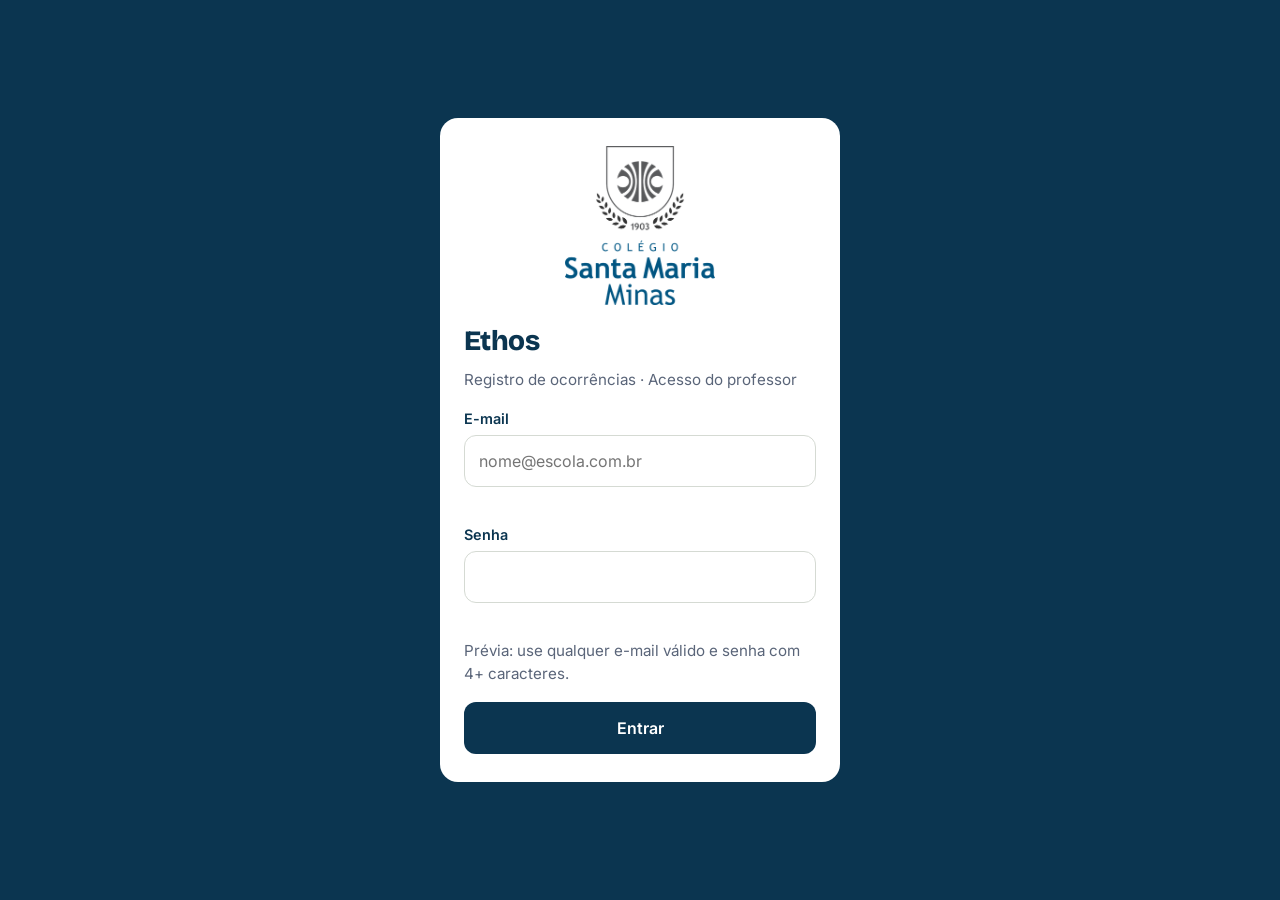
==== index.html @ 5e139825 "feat(professor): implementa frontend do professor (login e registro de ocorrências)" ====
<!DOCTYPE html>
<html lang="pt-BR">
<head>
<meta charset="UTF-8">
<meta name="viewport" content="width=device-width, initial-scale=1">
<title>Ethos · Colégio Santa Maria Minas</title>
<link rel="preconnect" href="https://fonts.googleapis.com">
<link href="https://fonts.googleapis.com/css2?family=Bricolage+Grotesque:wght@500;700;800&family=Inter:wght@400;500;600&display=swap" rel="stylesheet">
<link rel="stylesheet" href="style.css">
</head>
<body>

<!-- LOGIN -->
<main id="tela-login" class="tela">
  <div class="login-card">
    <img class="logo-login" src="assets/logo-santa-maria.png" alt="Colégio Santa Maria Minas">
    <h1>Ethos</h1>
    <p class="sub" style="margin:-.5rem 0 .5rem">Registro de ocorrências · Acesso do professor</p>
    <form id="form-login" novalidate>
      <label for="email">E-mail</label>
      <input id="email" type="email" autocomplete="username" inputmode="email" placeholder="nome@escola.com.br">
      <small class="erro" data-erro="email"></small>

      <label for="senha">Senha</label>
      <input id="senha" type="password" autocomplete="current-password">
      <small class="erro" data-erro="senha"></small>

      <p id="dica" class="sub" style="margin-top:1rem" hidden>Prévia: use qualquer e-mail válido e senha com 4+ caracteres.</p>
      <div id="msg-login" class="msg" role="alert" hidden></div>
      <button class="btn primario" type="submit">Entrar</button>
    </form>
  </div>
</main>

<!-- ÁREA DO PROFESSOR -->
<div id="tela-app" class="tela" hidden>
  <header class="topo">
    <div>
      <img class="logo-topo" src="assets/brasao.png" alt=""><span class="marca">Ethos</span>
      <span id="nome-prof" class="sub"></span>
    </div>
    <button id="btn-sair" class="btn texto" type="button">Sair</button>
  </header>

  <main class="conteudo">
    <!-- Painel inicial -->
    <section id="painel">
      <h1>Olá, <span id="saudacao"></span></h1>
      <p class="sub">Registre uma ocorrência em até 5 passos rápidos.</p>
      <button id="btn-nova" class="btn primario grande" type="button">Nova ocorrência</button>
    </section>

    <!-- Formulário em passos -->
    <section id="wizard" hidden>
      <div class="progresso" aria-hidden="true"><i id="barra"></i></div>
      <p id="passo-info" class="sub" aria-live="polite"></p>

      <form id="form-oc" novalidate>
        <!-- 1: aluno -->
        <fieldset class="passo" data-passo="1">
          <legend>Quem é o aluno?</legend>
          <label for="turma">Turma</label>
          <select id="turma"></select>

          <label for="busca">Buscar aluno</label>
          <input id="busca" type="search" autocomplete="off" placeholder="Digite o nome ou a matrícula">
          <ul id="lista-alunos" class="lista" role="listbox" aria-label="Alunos"></ul>
          <div id="aluno-sel" class="chip" hidden></div>
          <small class="erro" data-erro="aluno"></small>
        </fieldset>

        <!-- 2: tipo -->
        <fieldset class="passo" data-passo="2" hidden>
          <legend>Qual o motivo da ocorrência?</legend>
          <div id="tipos" class="opcoes"></div>
          <small class="erro" data-erro="tipo"></small>
        </fieldset>

        <!-- 3: descrição -->
        <fieldset class="passo" data-passo="3" hidden>
          <legend>O que aconteceu?</legend>
          <label for="descricao" class="sr">Descrição</label>
          <textarea id="descricao" rows="6" maxlength="1000" placeholder="Descreva o fato de forma objetiva: o que, quando e onde."></textarea>
          <div class="contador"><span id="cont">0</span>/1000</div>
          <small class="erro" data-erro="descricao"></small>
          <label for="data">Data da ocorrência</label>
          <input id="data" type="date">
          <small class="erro" data-erro="data"></small>
        </fieldset>

        <!-- 4: medidas -->
        <fieldset class="passo" data-passo="4" hidden>
          <legend>Quais medidas foram tomadas?</legend>
          <div id="medidas" class="opcoes multi"></div>
          <label for="medida-outra">Outra medida (opcional)</label>
          <input id="medida-outra" type="text" maxlength="200">
          <small class="erro" data-erro="medidas"></small>
        </fieldset>

        <!-- 5: revisão -->
        <fieldset class="passo" data-passo="5" hidden>
          <legend>Revise e envie</legend>
          <dl id="resumo" class="resumo"></dl>
        </fieldset>

        <div id="msg-oc" class="msg" role="alert" hidden></div>

        <div class="acoes">
          <button id="btn-voltar" class="btn secundario" type="button">Voltar</button>
          <button id="btn-prox" class="btn primario" type="submit">Continuar</button>
        </div>
      </form>
    </section>

    <!-- Sucesso -->
    <section id="sucesso" hidden>
      <div class="selo" aria-hidden="true">✓</div>
      <h1>Ocorrência registrada</h1>
      <p id="sucesso-txt" class="sub"></p>
      <button id="btn-outra" class="btn primario grande" type="button">Registrar outra</button>
      <button id="btn-inicio" class="btn texto" type="button">Voltar ao início</button>
    </section>
  </main>
</div>

<script src="app.js"></script>
</body>
</html>
---- style.css ----
:root{
  --papel:#F2F4F1; --superficie:#fff; --tinta:#0B3550; --suave:#5A6579;
  --linha:#D5DAD3; --amarelo:#5FB0DE; --amarelo-esc:#C98F00;
  --ok:#1E7B4F; --ok-bg:#E3F3EA; --erro:#B3261E; --erro-bg:#FBE9E7;
  --raio:12px;
}
*{box-sizing:border-box;margin:0}
html{-webkit-text-size-adjust:100%}
body{font:400 16px/1.5 Inter,system-ui,sans-serif;background:var(--papel);color:var(--tinta);min-height:100dvh}
h1,legend,.marca{font-family:"Bricolage Grotesque",Inter,sans-serif}
h1{font-size:1.75rem;font-weight:800;line-height:1.15;letter-spacing:-.02em}
[hidden]{display:none!important}
.sr{position:absolute;width:1px;height:1px;overflow:hidden;clip:rect(0 0 0 0)}
.sub{color:var(--suave);font-size:.95rem}
.marca{font-weight:800;font-size:1.05rem;letter-spacing:-.01em;display:inline-flex;align-items:center;gap:.5rem}
.logo-login{display:block;width:150px;max-width:60%;height:auto;margin:0 auto 1.25rem}
.logo-topo{height:34px;width:auto;margin-right:.6rem;vertical-align:middle}

/* Login */
#tela-login{min-height:100dvh;display:grid;place-items:center;padding:1.25rem;background:var(--tinta)}
.login-card{width:100%;max-width:400px;background:var(--superficie);border-radius:18px;padding:1.75rem 1.5rem}
.login-card .marca{margin-bottom:1.25rem}
.login-card h1{margin-bottom:1.25rem}

/* Topo */
.topo{display:flex;justify-content:space-between;align-items:center;padding:.75rem 1rem;background:var(--superficie);border-bottom:1px solid var(--linha);position:sticky;top:0;z-index:5}
.topo .sub{margin-left:.5rem}
.conteudo{max-width:560px;margin:0 auto;padding:1.25rem 1rem 6rem}
#painel{display:grid;gap:.75rem;padding-top:1.5rem}
#painel .grande{margin-top:1rem}

/* Formulário */
label{display:block;font-weight:600;font-size:.9rem;margin:1rem 0 .35rem}
input,select,textarea{width:100%;font:inherit;color:inherit;background:var(--superficie);border:1.5px solid var(--linha);border-radius:var(--raio);padding:.8rem .9rem;min-height:48px}
textarea{resize:vertical}
input:focus,select:focus,textarea:focus,.btn:focus-visible,.op:focus-within,.item:focus-visible{outline:3px solid var(--amarelo);outline-offset:1px;border-color:var(--tinta)}
.invalido{border-color:var(--erro)!important}
.erro{display:block;color:var(--erro);font-size:.85rem;min-height:1.2em;margin-top:.3rem}
fieldset{border:0;padding:0;min-width:0}
legend{font-size:1.5rem;font-weight:700;letter-spacing:-.015em;margin-bottom:.5rem;padding:0}

.progresso{height:6px;background:var(--linha);border-radius:99px;overflow:hidden;margin-bottom:.6rem}
.progresso i{display:block;height:100%;width:20%;background:var(--amarelo);transition:width .25s}

/* Lista de alunos */
.lista{list-style:none;padding:0;margin-top:.5rem;border:1.5px solid var(--linha);border-radius:var(--raio);background:var(--superficie);max-height:260px;overflow:auto}
.lista:empty{display:none}
.item{padding:.85rem .9rem;min-height:48px;display:flex;justify-content:space-between;gap:.5rem;align-items:center;cursor:pointer;border-bottom:1px solid var(--linha)}
.item:last-child{border:0}
.item:hover,.item[aria-selected=true]{background:#E3F0F8}
.item small{color:var(--suave)}
.vazio{padding:1rem;color:var(--suave);cursor:default}
.chip{margin-top:.75rem;display:flex;justify-content:space-between;align-items:center;background:var(--tinta);color:#fff;border-radius:var(--raio);padding:.7rem .9rem}
.chip button{background:none;border:0;color:var(--amarelo);font:inherit;font-weight:600;cursor:pointer;min-height:44px}

/* Opções grandes */
.opcoes{display:grid;gap:.6rem;margin-top:.75rem}
.op{display:flex;align-items:center;gap:.75rem;padding:.9rem;min-height:56px;border:1.5px solid var(--linha);background:var(--superficie);border-radius:var(--raio);cursor:pointer;font-weight:500}
.op input{width:20px;height:20px;min-height:0;accent-color:var(--tinta);flex:none}
.op:has(input:checked){border-color:var(--tinta);background:#E3F0F8;box-shadow:inset 4px 0 0 var(--amarelo)}
.contador{text-align:right;font-size:.8rem;color:var(--suave);margin-top:.25rem}

/* Resumo */
.resumo{background:var(--superficie);border:1.5px solid var(--linha);border-radius:var(--raio);padding:.25rem 1rem}
.resumo div{padding:.75rem 0;border-bottom:1px solid var(--linha)}
.resumo div:last-child{border:0}
.resumo dt{font-size:.8rem;color:var(--suave)}
.resumo dd{font-weight:500;white-space:pre-wrap;word-break:break-word}

/* Botões */
.btn{font:600 1rem Inter,sans-serif;min-height:52px;padding:0 1.25rem;border-radius:var(--raio);border:2px solid transparent;cursor:pointer;transition:transform .1s}
.btn:active{transform:scale(.98)}
.btn:disabled{opacity:.6;cursor:wait}
.primario{background:var(--tinta);color:#fff;width:100%}
.login-card .primario{margin-top:1rem}
.secundario{background:transparent;border-color:var(--tinta);color:var(--tinta)}
.texto{background:none;color:var(--tinta);min-height:44px;padding:0 .5rem;text-decoration:underline}
.grande{min-height:60px;font-size:1.1rem;background:var(--amarelo);color:var(--tinta)}
.acoes{position:fixed;left:0;right:0;bottom:0;display:grid;grid-template-columns:1fr 2fr;gap:.6rem;padding:.75rem 1rem calc(.75rem + env(safe-area-inset-bottom));background:var(--superficie);border-top:1px solid var(--linha)}
.acoes .primario{width:100%}
@media(min-width:600px){.acoes{position:static;background:none;border:0;padding:1.5rem 0 0}}

/* Mensagens */
.msg{margin-top:1rem;padding:.85rem 1rem;border-radius:var(--raio);font-weight:500;font-size:.95rem}
.msg.erro-msg{background:var(--erro-bg);color:var(--erro)}
.msg.ok-msg{background:var(--ok-bg);color:var(--ok)}
#sucesso{display:grid;gap:.75rem;justify-items:start;padding-top:2rem}
#sucesso .btn{width:100%}
.selo{width:64px;height:64px;border-radius:50%;background:var(--ok);color:#fff;display:grid;place-items:center;font-size:2rem;font-weight:700;animation:pop .35s}
@keyframes pop{from{transform:scale(.4);opacity:0}}
@media(prefers-reduced-motion:reduce){*{animation:none!important;transition:none!important}}
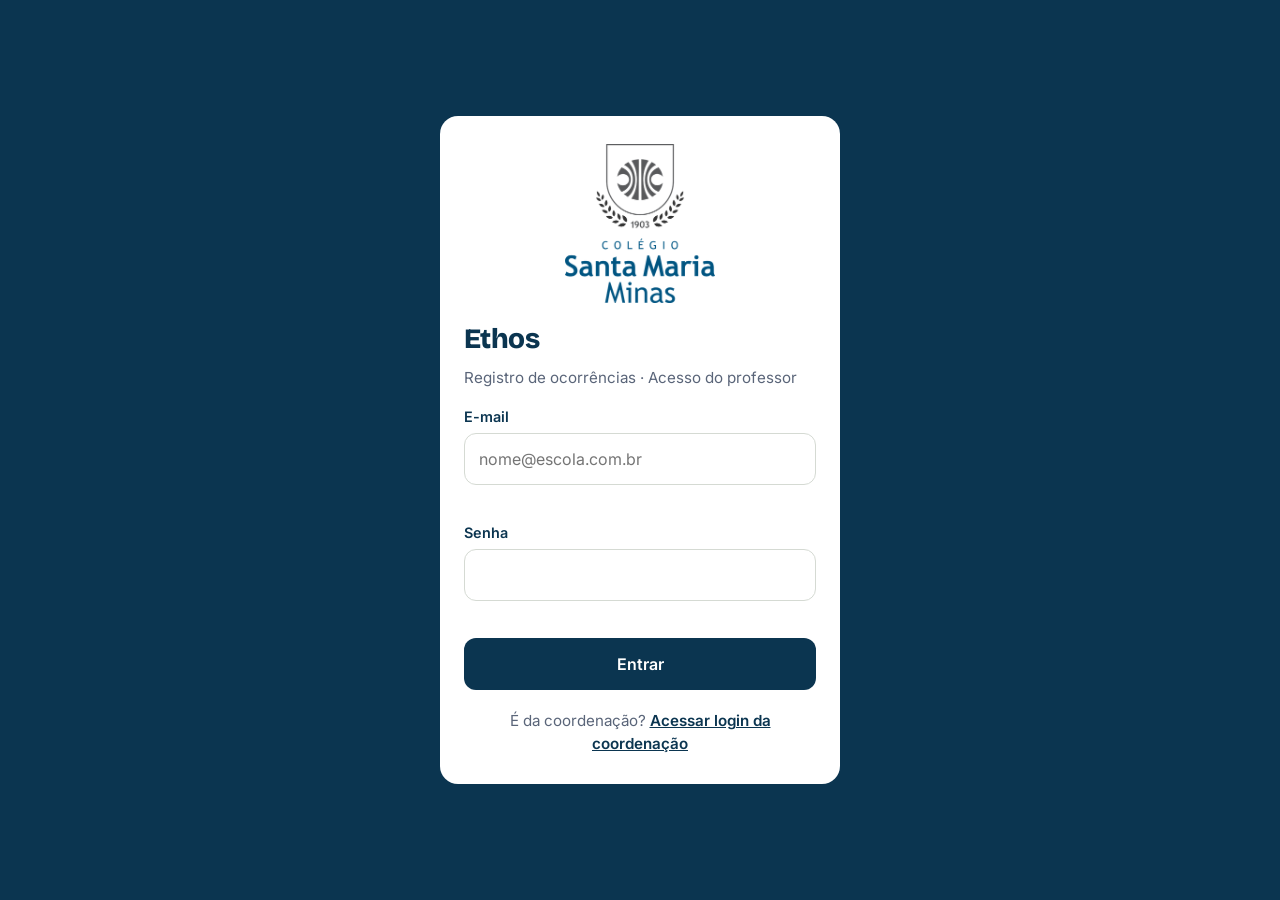
==== commit 1df878f5: "Feat: Botão de exportar para planilha" ====
--- a/index.html
+++ b/index.html
@@ -29,6 +29,7 @@
       <div id="msg-login" class="msg" role="alert" hidden></div>
       <button class="btn primario" type="submit">Entrar</button>
     </form>
+    <p class="sub link-outra-area">É da coordenação? <a id="ir-coordenacao" href="/coordenacao">Acessar login da coordenação</a></p>
   </div>
 </main>
 
@@ -63,7 +64,7 @@
           <select id="turma"></select>
 
           <label for="busca">Buscar aluno</label>
-          <input id="busca" type="search" autocomplete="off" placeholder="Digite o nome ou a matrícula">
+          <input id="busca" type="search" autocomplete="off" placeholder="Digite o nome do aluno">
           <ul id="lista-alunos" class="lista" role="listbox" aria-label="Alunos"></ul>
           <div id="aluno-sel" class="chip" hidden></div>
           <small class="erro" data-erro="aluno"></small>
--- a/style.css
+++ b/style.css
@@ -90,3 +90,6 @@
 @keyframes pop{from{transform:scale(.4);opacity:0}}
 @media(prefers-reduced-motion:reduce){*{animation:none!important;transition:none!important}}
 
+
+.link-outra-area{margin-top:1.25rem;text-align:center}
+.link-outra-area a{color:var(--tinta);font-weight:600}
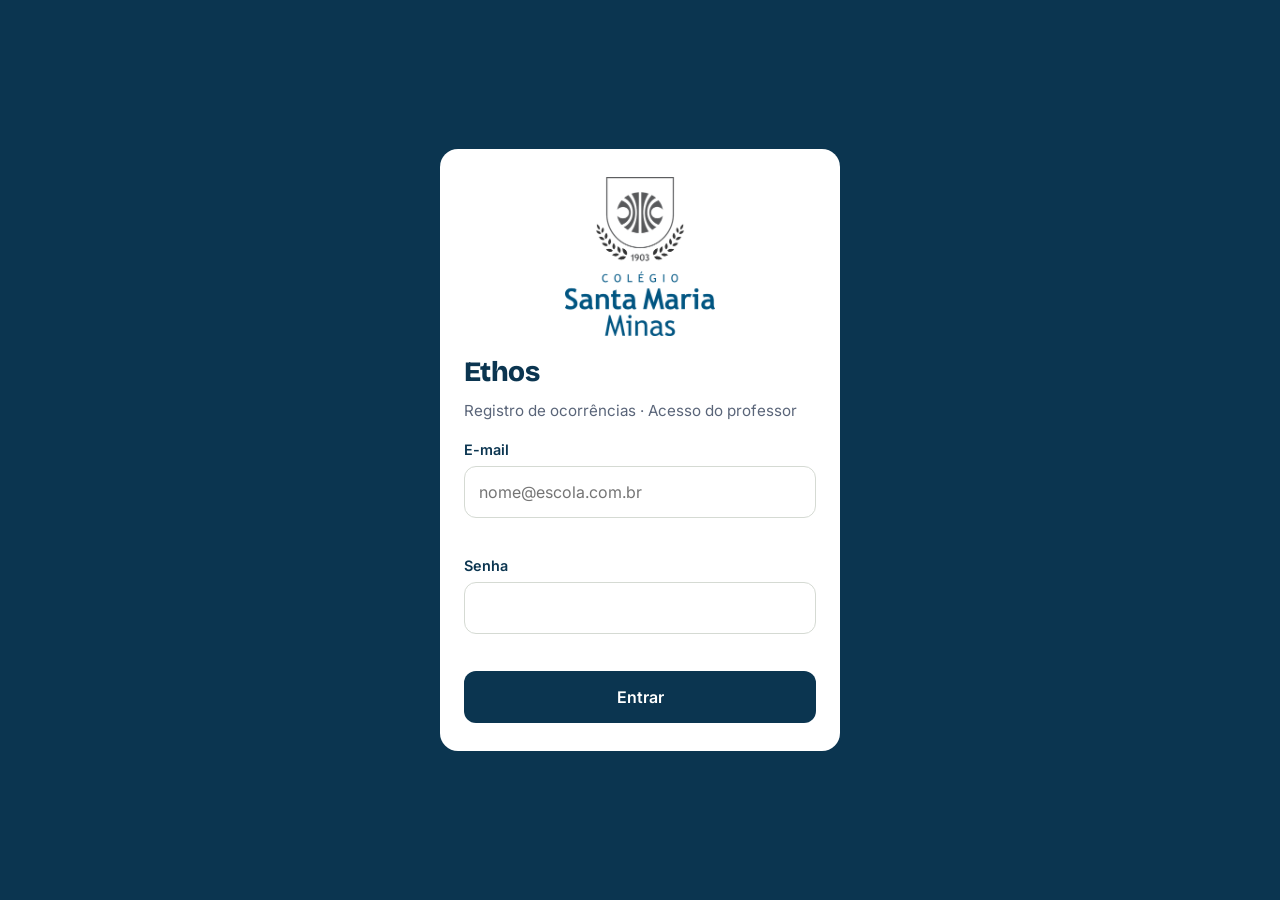
==== commit fcc47be4: "feat: adiciona sugestoes de medida para a coordenacao" ====
--- a/index.html
+++ b/index.html
@@ -29,7 +29,6 @@
       <div id="msg-login" class="msg" role="alert" hidden></div>
       <button class="btn primario" type="submit">Entrar</button>
     </form>
-    <p class="sub link-outra-area">É da coordenação? <a id="ir-coordenacao" href="/coordenacao">Acessar login da coordenação</a></p>
   </div>
 </main>
 
@@ -47,7 +46,7 @@
     <!-- Painel inicial -->
     <section id="painel">
       <h1>Olá, <span id="saudacao"></span></h1>
-      <p class="sub">Registre uma ocorrência em até 5 passos rápidos.</p>
+      <p class="sub">Registre uma ocorrência em até 6 passos rápidos.</p>
       <button id="btn-nova" class="btn primario grande" type="button">Nova ocorrência</button>
     </section>
 
@@ -89,7 +88,7 @@
           <small class="erro" data-erro="data"></small>
         </fieldset>
 
-        <!-- 4: medidas -->
+        <!-- 4: medidas do professor -->
         <fieldset class="passo" data-passo="4" hidden>
           <legend>Quais medidas foram tomadas?</legend>
           <div id="medidas" class="opcoes multi"></div>
@@ -98,8 +97,18 @@
           <small class="erro" data-erro="medidas"></small>
         </fieldset>
 
-        <!-- 5: revisão -->
+        <!-- 5: sugestão de medidas -->
         <fieldset class="passo" data-passo="5" hidden>
+          <legend>O que você sugere à coordenação? (opcional)</legend>
+          <p class="sub">Se quiser, selecione as providências que, na sua avaliação, cabem à coordenação.</p>
+          <div id="sugestoes" class="opcoes multi"></div>
+          <label for="sugestao-outra">Outra sugestão (opcional)</label>
+          <input id="sugestao-outra" type="text" maxlength="200">
+          <small class="erro" data-erro="sugestoes"></small>
+        </fieldset>
+
+        <!-- 6: revisão -->
+        <fieldset class="passo" data-passo="6" hidden>
           <legend>Revise e envie</legend>
           <dl id="resumo" class="resumo"></dl>
         </fieldset>
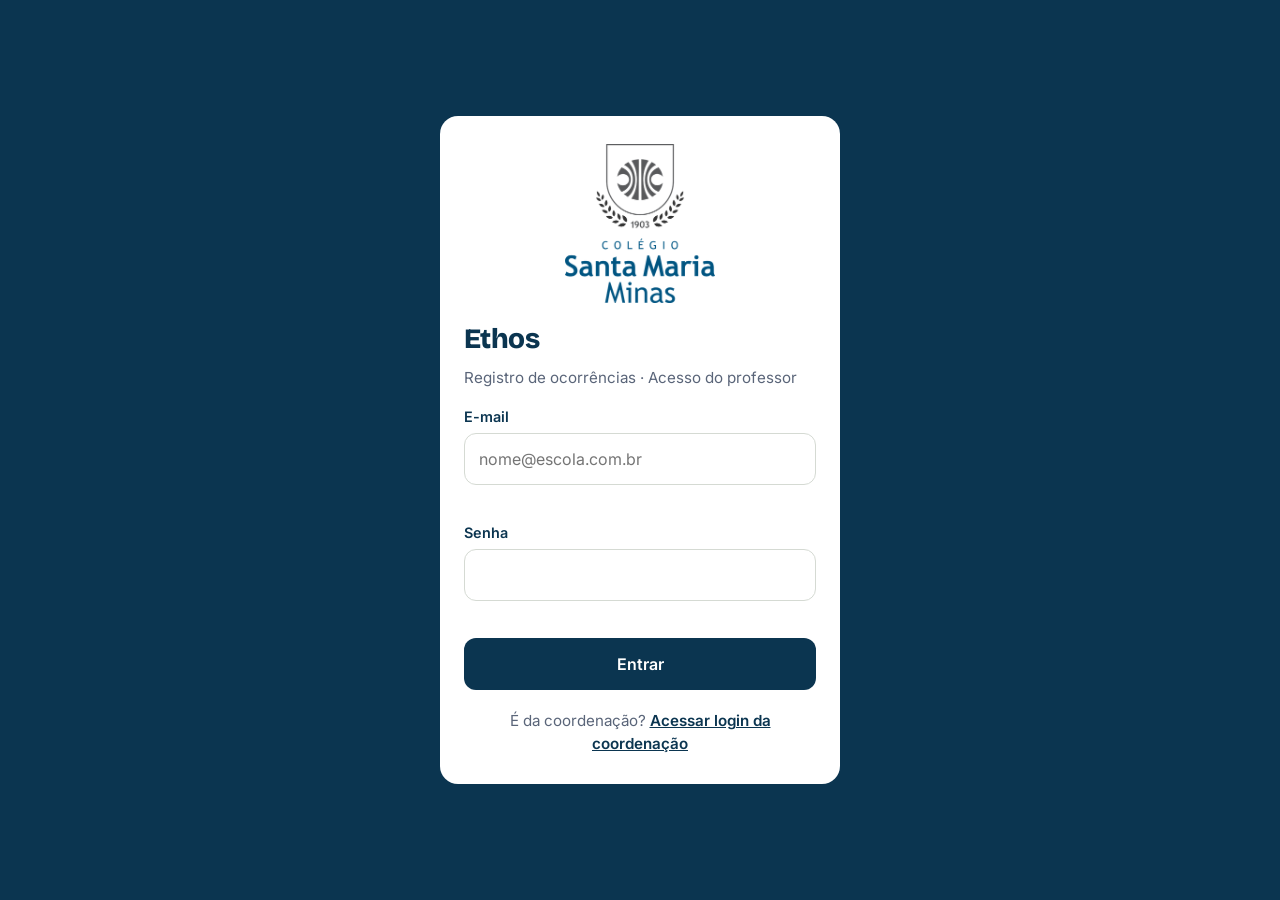
==== commit 2a21c4aa: "merge: integra exportacao com sugestoes da coordenacao" ====
--- a/index.html
+++ b/index.html
@@ -29,6 +29,7 @@
       <div id="msg-login" class="msg" role="alert" hidden></div>
       <button class="btn primario" type="submit">Entrar</button>
     </form>
+    <p class="sub link-outra-area">É da coordenação? <a id="ir-coordenacao" href="/coordenacao">Acessar login da coordenação</a></p>
   </div>
 </main>
 
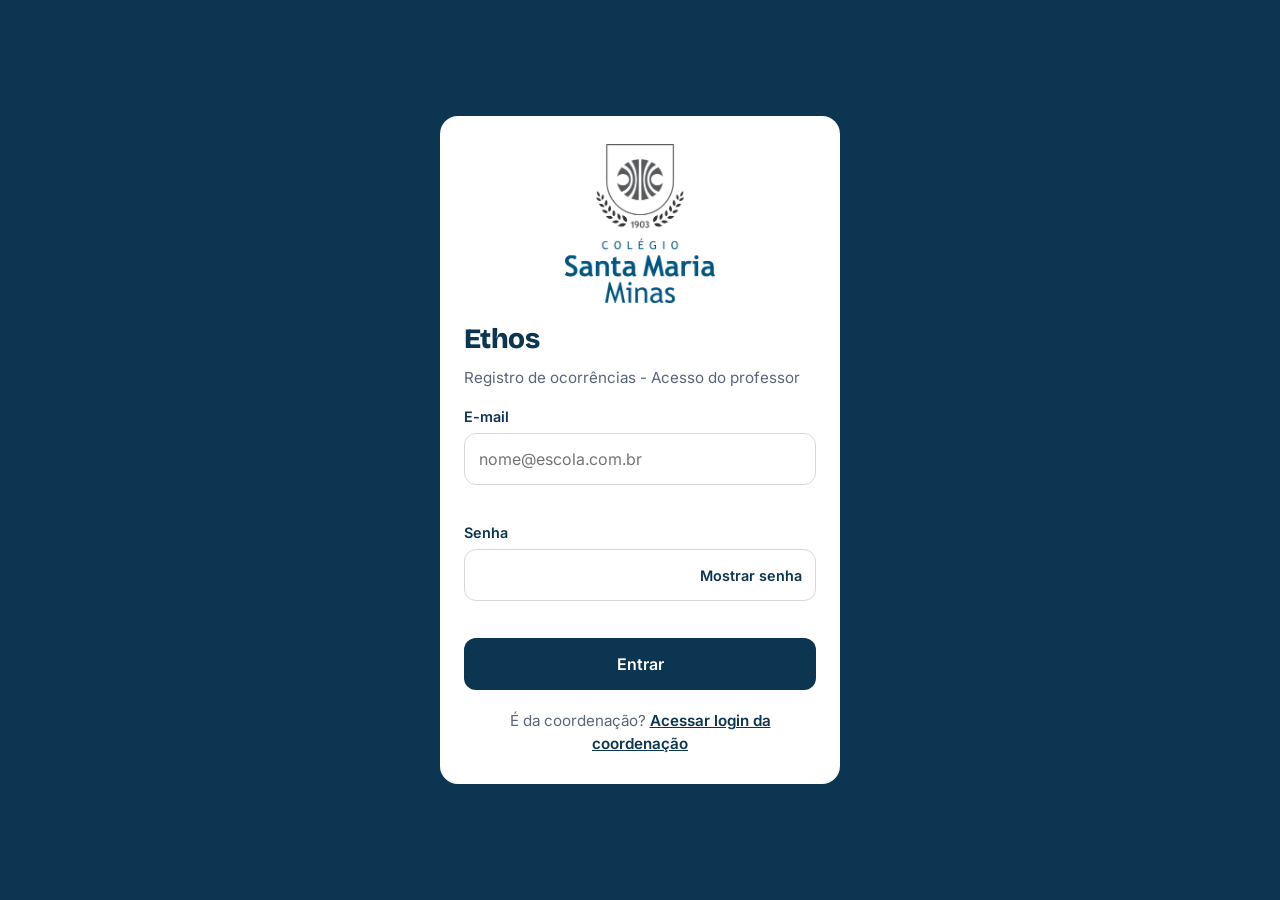
==== commit bea6aa47: "feat(login): adiciona botão de mostrar senha" ====
--- a/index.html
+++ b/index.html
@@ -15,14 +15,17 @@
   <div class="login-card">
     <img class="logo-login" src="assets/logo-santa-maria.png" alt="Colégio Santa Maria Minas">
     <h1>Ethos</h1>
-    <p class="sub" style="margin:-.5rem 0 .5rem">Registro de ocorrências · Acesso do professor</p>
+    <p class="sub" style="margin:-.5rem 0 .5rem">Registro de ocorrências - Acesso do professor</p>
     <form id="form-login" novalidate>
       <label for="email">E-mail</label>
       <input id="email" type="email" autocomplete="username" inputmode="email" placeholder="nome@escola.com.br">
       <small class="erro" data-erro="email"></small>
 
       <label for="senha">Senha</label>
-      <input id="senha" type="password" autocomplete="current-password">
+      <div class="senha-campo">
+        <input id="senha" type="password" autocomplete="current-password">
+        <button type="button" id="btn-senha" class="btn-senha" aria-controls="senha">Mostrar senha</button>
+      </div>
       <small class="erro" data-erro="senha"></small>
 
       <p id="dica" class="sub" style="margin-top:1rem" hidden>Prévia: use qualquer e-mail válido e senha com 4+ caracteres.</p>
@@ -135,5 +138,6 @@
 </div>
 
 <script src="app.js"></script>
+<script src="senha.js"></script>
 </body>
 </html>
--- a/style.css
+++ b/style.css
@@ -93,3 +93,8 @@
 
 .link-outra-area{margin-top:1.25rem;text-align:center}
 .link-outra-area a{color:var(--tinta);font-weight:600}
+
+.senha-campo{position:relative}
+.senha-campo input{padding-right:8.5rem}
+.btn-senha{position:absolute;top:0;right:0;height:100%;min-width:44px;padding:0 .9rem;background:none;border:0;border-radius:0 var(--raio) var(--raio) 0;color:var(--tinta);font:600 .9rem Inter,sans-serif;cursor:pointer}
+.btn-senha:focus-visible{outline:3px solid var(--amarelo);outline-offset:-3px}
